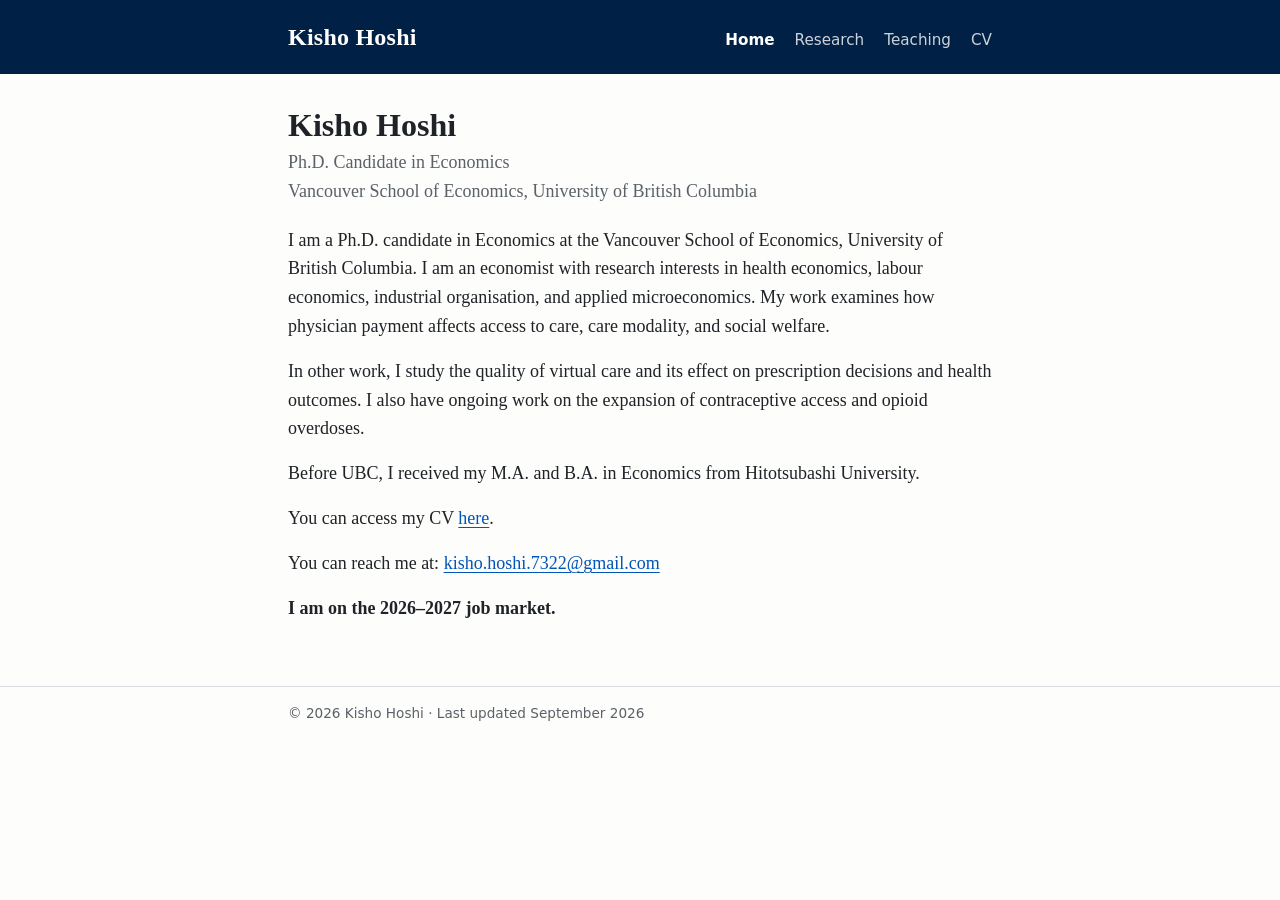
==== index.html @ 0678df51 "Initial personal academic website Home, Research, and Teaching pages with UBC colours; CV linked fro" ====
<!DOCTYPE html>
<html lang="en">
<head>
  <meta charset="utf-8">
  <meta name="viewport" content="width=device-width, initial-scale=1">
  <title>Kisho Hoshi</title>
  <meta name="description" content="Kisho Hoshi, Ph.D. candidate in Economics at the Vancouver School of Economics, University of British Columbia. Health economics, labour economics, industrial organisation, applied microeconomics.">
  <meta property="og:type" content="website">
  <meta property="og:title" content="Kisho Hoshi">
  <meta property="og:description" content="Ph.D. candidate in Economics, Vancouver School of Economics, University of British Columbia.">
  <link rel="stylesheet" href="style.css">
  <link rel="icon" href="data:image/svg+xml,%3Csvg xmlns=%27http://www.w3.org/2000/svg%27 viewBox=%270 0 32 32%27%3E%3Crect width=%2732%27 height=%2732%27 rx=%274%27 fill=%27%23002145%27/%3E%3Ctext x=%2716%27 y=%2722%27 font-size=%2715%27 text-anchor=%27middle%27 fill=%27white%27 font-family=%27Georgia,serif%27%3EKH%3C/text%3E%3C/svg%3E">
  <script type="application/ld+json">
  {
    "@context": "https://schema.org",
    "@type": "Person",
    "name": "Kisho Hoshi",
    "jobTitle": "Ph.D. Candidate in Economics",
    "email": "mailto:kisho.hoshi.7322@gmail.com",
    "affiliation": {
      "@type": "CollegeOrUniversity",
      "name": "Vancouver School of Economics, University of British Columbia"
    },
    "alumniOf": { "@type": "CollegeOrUniversity", "name": "Hitotsubashi University" },
    "knowsAbout": ["Health Economics", "Labour Economics", "Industrial Organisation", "Applied Microeconomics"]
  }
  </script>
</head>
<body>
  <header class="site-header">
    <div class="wrap">
      <a class="site-name" href="index.html">Kisho Hoshi</a>
      <nav class="site-nav" aria-label="Main">
        <a href="index.html" aria-current="page">Home</a>
        <a href="research.html">Research</a>
        <a href="teaching.html">Teaching</a>
        <a href="https://www.dropbox.com/scl/fi/7y6tyribtcp6hqrjc3jj2/Hoshi_CV_Academic_2026.pdf?rlkey=7yz98etiu8wf5c237upot009i&amp;raw=1">CV</a>
      </nav>
    </div>
  </header>

  <main>
    <div class="wrap">
      <div class="profile">
        <!-- Headshot: save the photo as img/Hoshi.jpg, then remove the comment markers around the next line. -->
        <!-- <img src="img/Hoshi.jpg" alt="Photo of Kisho Hoshi"> -->
        <div>
          <h1>Kisho Hoshi</h1>
          <p class="subtitle">Ph.D. Candidate in Economics<br>
            Vancouver School of Economics, University of British Columbia</p>

          <p>I am a Ph.D. candidate in Economics at the Vancouver School of Economics, University of British Columbia.
            I am an economist with research interests in health economics, labour economics, industrial organisation,
            and applied microeconomics. My work examines how physician payment affects access to care, care modality,
            and social welfare.</p>

          <p>In other work, I study the quality of virtual care and its effect on prescription decisions and health
            outcomes. I also have ongoing work on the expansion of contraceptive access and opioid overdoses.</p>

          <p>Before UBC, I received my M.A. and B.A. in Economics from Hitotsubashi University.</p>

          <p>You can access my CV <a href="https://www.dropbox.com/scl/fi/7y6tyribtcp6hqrjc3jj2/Hoshi_CV_Academic_2026.pdf?rlkey=7yz98etiu8wf5c237upot009i&amp;raw=1">here</a>.</p>

          <p>You can reach me at: <a href="mailto:kisho.hoshi.7322@gmail.com">kisho.hoshi.7322@gmail.com</a></p>

          <p class="jm-note">I am on the 2026&ndash;2027 job market.</p>
        </div>
      </div>
    </div>
  </main>

  <footer class="site-footer">
    <div class="wrap">&copy; 2026 Kisho Hoshi &middot; Last updated September 2026</div>
  </footer>
</body>
</html>
---- style.css ----
/* Kisho Hoshi - personal academic website */

:root {
  --bg: #fdfdfb;
  --text: #1f2328;
  --muted: #5b6168;
  --ubc-blue: #002145;         /* UBC primary (brand.ubc.ca) */
  --accent: #0055b7;           /* UBC secondary blue, PMS 2935 */
  --accent-hover: #002145;
  --rule: #d9dbdf;
  --font-serif: "Iowan Old Style", "Palatino Linotype", Palatino, "Book Antiqua", Georgia, serif;
  --font-sans: system-ui, -apple-system, "Segoe UI", Roboto, "Helvetica Neue", Arial, sans-serif;
  color-scheme: light;
}

@media (prefers-color-scheme: dark) {
  :root {
    --bg: #16181c;
    --text: #e4e6ea;
    --muted: #a0a6ad;
    --accent: #6ec4e8;         /* lighter UBC secondary blue, readable on dark */
    --accent-hover: #97d4e9;
    --rule: #33373e;
    color-scheme: dark;
  }
}

*, *::before, *::after { box-sizing: border-box; }

html { -webkit-text-size-adjust: 100%; }

body {
  margin: 0;
  background: var(--bg);
  color: var(--text);
  font-family: var(--font-serif);
  font-size: 1.125rem;
  line-height: 1.6;
}

.wrap {
  max-width: 46rem;
  margin: 0 auto;
  padding: 0 1rem;
}

a { color: var(--accent); text-decoration: none; }
a:hover, a:focus-visible { color: var(--accent-hover); text-decoration: underline; }

/* ---------- header and navigation ---------- */

/* UBC Blue band with white text, in both light and dark mode */
.site-header {
  background: var(--ubc-blue);
  padding: 1.1rem 0;
}

.site-header .wrap {
  display: flex;
  flex-wrap: wrap;
  align-items: baseline;
  justify-content: space-between;
  gap: 0.5rem 1.5rem;
}

.site-name {
  font-size: 1.5rem;
  font-weight: 600;
  color: #ffffff;
  letter-spacing: 0.01em;
}
.site-name:hover, .site-name:focus-visible { color: #ffffff; text-decoration: none; }

.site-nav {
  display: flex;
  flex-wrap: wrap;
  gap: 0.25rem 1.25rem;
  font-family: var(--font-sans);
  font-size: 0.95rem;
}
.site-nav a { color: rgba(255, 255, 255, 0.8); }
.site-nav a:hover, .site-nav a:focus-visible { color: #ffffff; }
.site-nav a[aria-current="page"] { color: #ffffff; font-weight: 600; }
.site-header a:focus-visible { outline: 2px solid #ffffff; outline-offset: 3px; }
/* on a dark page the navy band needs an edge to stand out */
@media (prefers-color-scheme: dark) {
  .site-header { border-bottom: 2px solid #0055b7; }
}

/* ---------- main content ---------- */

main { padding: 2rem 0 3rem; }

h1 { font-size: 2rem; line-height: 1.2; margin: 0 0 0.25rem; }
h2 {
  font-size: 1.25rem;
  margin: 2.25rem 0 0.75rem;
  padding-bottom: 0.25rem;
  border-bottom: 1px solid var(--rule);
}
main > .wrap > h2:first-child { margin-top: 0; }

p { margin: 0 0 1rem; }

/* page heading for screen readers on pages whose visible headings start at h2 */
.visually-hidden {
  position: absolute;
  width: 1px;
  height: 1px;
  margin: -1px;
  padding: 0;
  overflow: hidden;
  clip: rect(0 0 0 0);
  white-space: nowrap;
  border: 0;
}

.subtitle { color: var(--muted); margin: 0 0 1.25rem; }

/* home page: photo beside intro when a photo is present */
.profile {
  display: flex;
  gap: 1.75rem;
  align-items: flex-start;
}
.profile img {
  width: 11rem;
  height: auto;
  border-radius: 4px;
  flex-shrink: 0;
}
@media (max-width: 36rem) {
  .profile { flex-direction: column; }
  .profile img { width: 9rem; }
}

.jm-note { font-weight: 700; }

/* ---------- research entries ---------- */

.paper { margin: 0 0 1.5rem; }
.paper-title { font-weight: 600; display: block; width: fit-content; }
.paper-meta { display: block; color: var(--muted); font-size: 1rem; }
.paper-meta em { color: var(--text); }
/* links inside running text are underlined, not told apart by colour alone */
.paper-meta a, main p a { text-decoration: underline; text-decoration-thickness: 1px; text-underline-offset: 0.15em; }

details { margin-top: 0.35rem; font-size: 1rem; }
summary {
  cursor: pointer;
  font-family: var(--font-sans);
  font-size: 0.9rem;
  color: var(--accent);
  width: fit-content;
}
details p { margin: 0.5rem 0 0; text-align: justify; hyphens: auto; }

/* ---------- teaching ---------- */

h3 { font-size: 1.05rem; margin: 1.5rem 0 0.25rem; }
.role { color: var(--muted); font-style: italic; margin: 0 0 0.5rem; }

.course-list { list-style: none; padding: 0; margin: 0 0 1rem; }
.course-list li {
  display: flex;
  justify-content: space-between;
  gap: 1rem;
  padding: 0.3rem 0;
  border-bottom: 1px dotted var(--rule);
}
.course-list .term { color: var(--muted); text-align: right; white-space: nowrap; }
@media (max-width: 36rem) {
  .course-list li { flex-direction: column; gap: 0; }
  .course-list .term { text-align: left; white-space: normal; }
}

/* ---------- footer ---------- */

.site-footer {
  border-top: 1px solid var(--rule);
  padding: 1rem 0 2rem;
  font-family: var(--font-sans);
  font-size: 0.85rem;
  color: var(--muted);
}
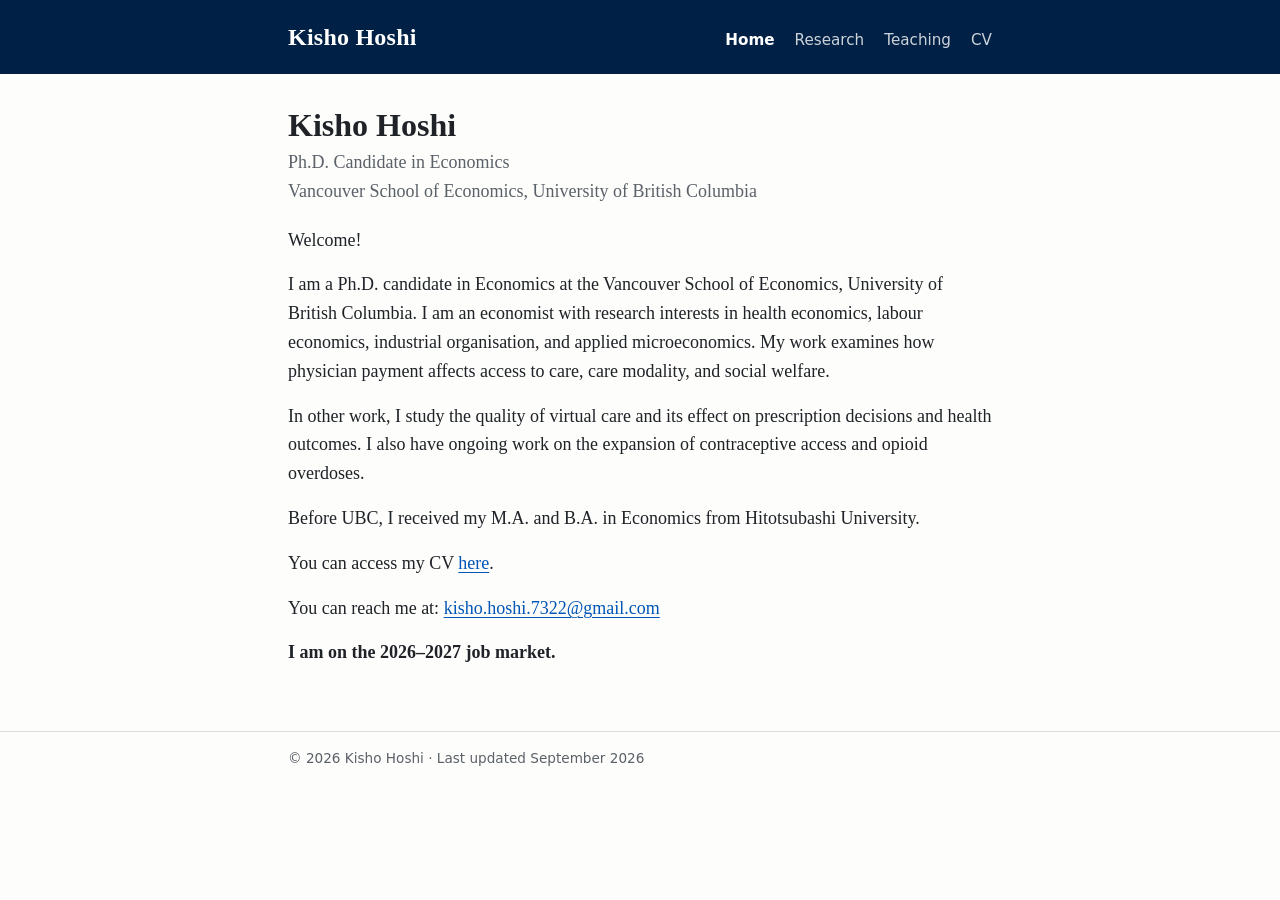
==== commit dfed4a26: "Add welcome line to home page Co-Authored-By: Claude Opus 5.5 <noreply@anthropic.com>" ====
--- a/index.html
+++ b/index.html
@@ -49,6 +49,8 @@
           <p class="subtitle">Ph.D. Candidate in Economics<br>
             Vancouver School of Economics, University of British Columbia</p>
 
+          <p>Welcome!</p>
+
           <p>I am a Ph.D. candidate in Economics at the Vancouver School of Economics, University of British Columbia.
             I am an economist with research interests in health economics, labour economics, industrial organisation,
             and applied microeconomics. My work examines how physician payment affects access to care, care modality,
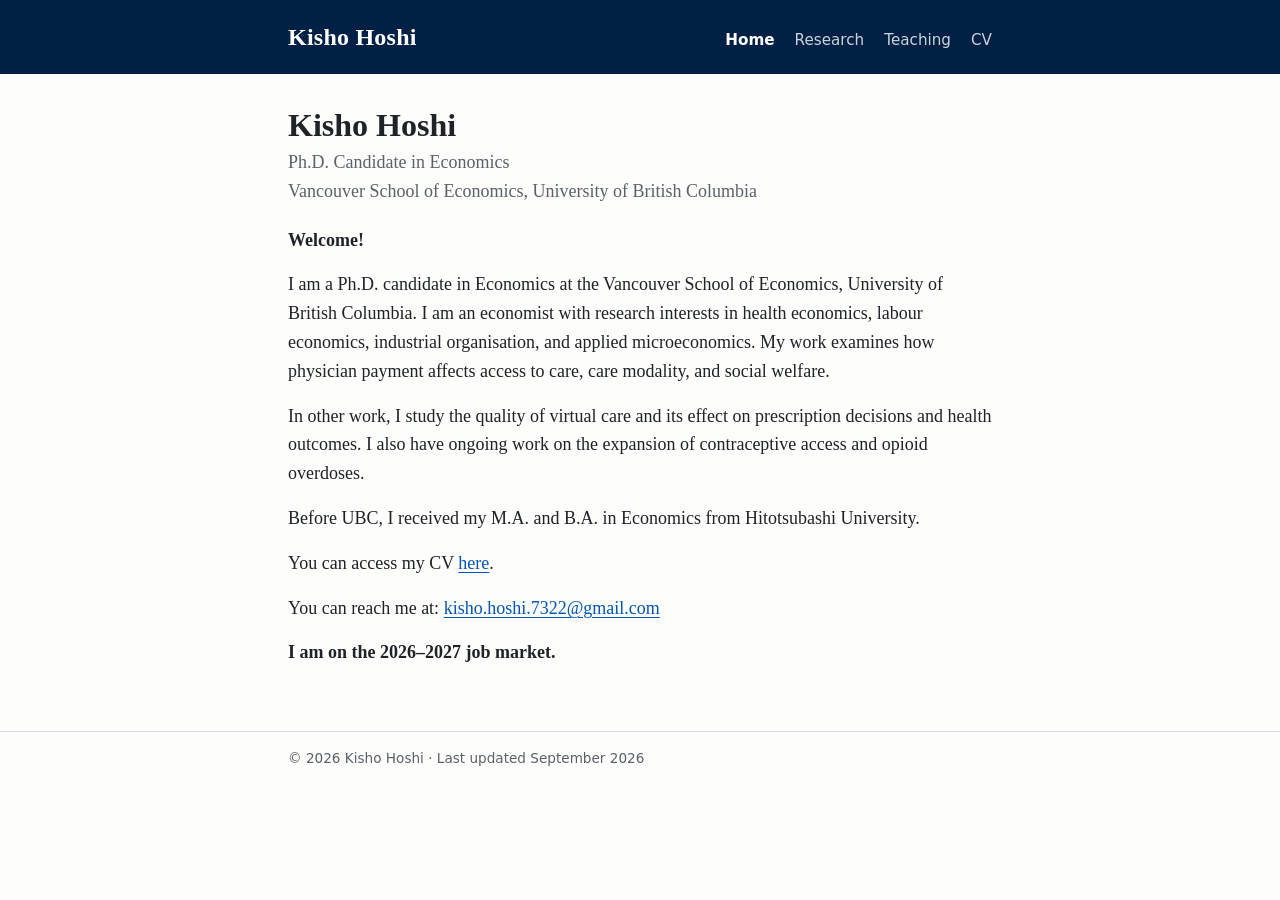
==== commit acac4160: "Make welcome line bold Co-Authored-By: Claude Opus 5.5 <noreply@anthropic.com>" ====
--- a/index.html
+++ b/index.html
@@ -49,7 +49,7 @@
           <p class="subtitle">Ph.D. Candidate in Economics<br>
             Vancouver School of Economics, University of British Columbia</p>
 
-          <p>Welcome!</p>
+          <p><strong>Welcome!</strong></p>
 
           <p>I am a Ph.D. candidate in Economics at the Vancouver School of Economics, University of British Columbia.
             I am an economist with research interests in health economics, labour economics, industrial organisation,
